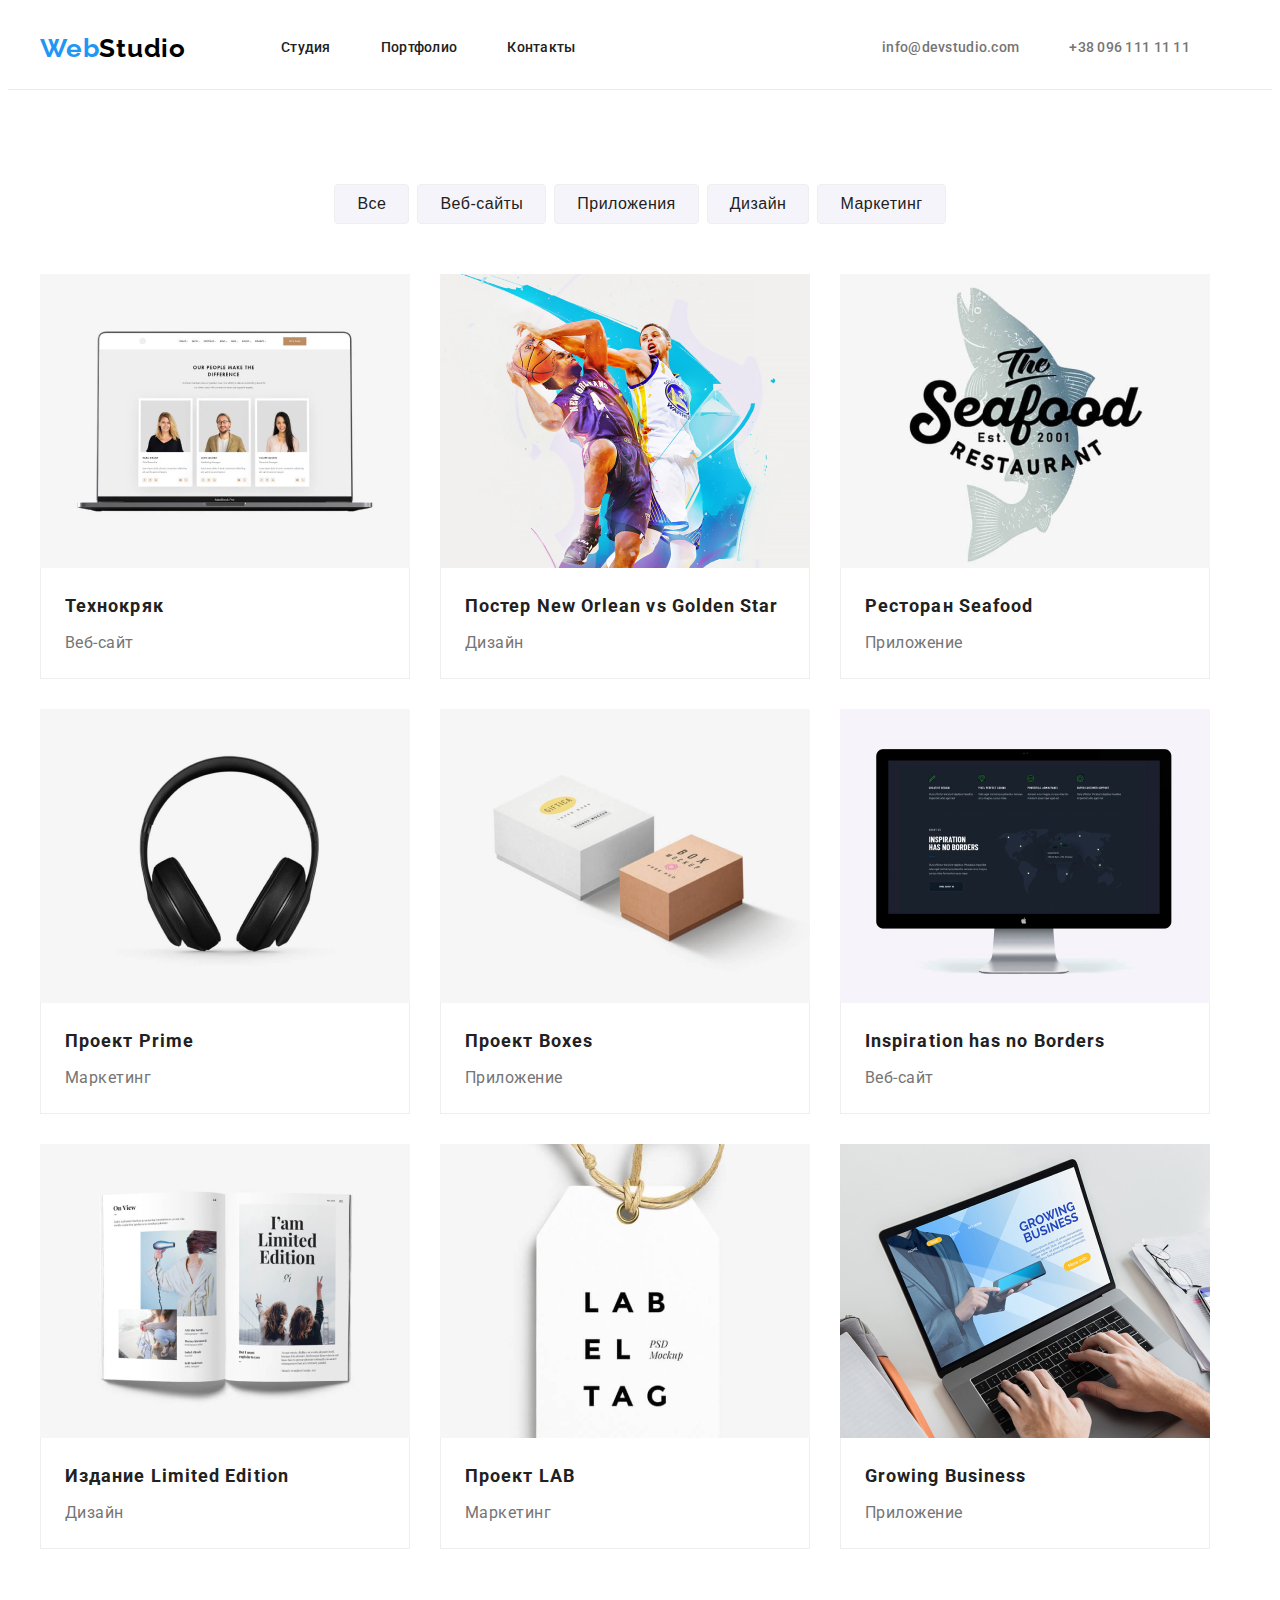
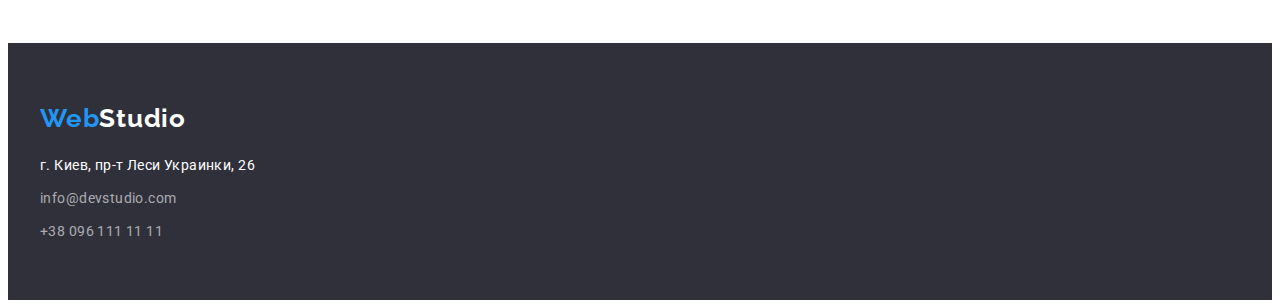
==== portfolio.html @ 3c50844e "hw3_to_check" ====
<!DOCTYPE html>
<html lang="ru">

<head>
    <meta charset="UTF-8">
    <meta name="viewport" content="width=device-width, initial-scale=1.0">
    <title>Portfolio</title>
    <link href="https://fonts.googleapis.com/css2?family=Raleway:wght@700&family=Roboto:wght@400;500;700;900&display=swap"
        rel="stylesheet">
    <link rel="stylesheet" href="https://cdnjs.cloudflare.com/ajax/libs/modern-normalize/1.1.0/modern-normalize.min.css"
        integrity="sha512-wpPYUAdjBVSE4KJnH1VR1HeZfpl1ub8YT/NKx4PuQ5NmX2tKuGu6U/JRp5y+Y8XG2tV+wKQpNHVUX03MfMFn9Q=="
        crossorigin="anonymous" referrerpolicy="no-referrer" />
    <link rel="stylesheet" href="./css/styles.css">
</head>

<body class="body">

    <!--HEADER-->

    <header class="page-header">
        <div  class="container page-header-container">
        <nav class="navigation">
            <a class="logo-header link" href="./index.html" lang="ru">
                <span class="logo-blue">Web</span>Studio
            </a>
    
            <ul class="menu-header list">
                <li class="menu-item">
                    <a class="menu-link link" href="./index.html">Студия</a>
                </li>
                <li class="menu-item">
                    <a class="menu-link link" href="./portfolio.html">Портфолио</a>
                </li>
                <li class="menu-item">
                    <a class="menu-link link" href="">Контакты</a>
                </li>
            </ul>
        </nav>
        <ul class="page-header-contacts list">
            <li class="header-contacts-item"><a class="page-header-email head-contact link"
                    href="mailto:info@devstudio.com">info@devstudio.com</a></li>
            <li class="header-contacts-item"><a class="page-header-phone-number head-contact link"
                    href="tel:+380961111111">+38 096 111 11 11</a></li>
        </ul>
        </div>
    </header>

        <!--MAIN-->

    <main>
    <section class="section">
        <div class="container">
        <h1 class="visually-hidden" hidden>Наши проекты</h1>
            <ul class="list-button list">
                <li class="button-item"><button class="button-section link" type="button">Все</a></li>
                <li class="button-item"><button class="button-section link" type="button">Веб-сайты</a></li>
                <li class="button-item"><button class="button-section link" type="button">Приложения</a></li>
                <li class="button-item"><button class="button-section link" type="button">Дизайн</a></li>
                <li class="button-item"><button class="button-section link" type="button">Маркетинг</a></li>
            </ul>
        </div>
        <div class="container">

            <ul class="list-projects list">
                <li class="project-item"> 
                    <img class="img-project" src="./images/our_projects/1web-site.jpg" alt="Фото_сайта" width="370" height="294">
                    <div class="photo-description">
                        <h2 class="project-item-name">Технокряк</h2>
                        <p class="project-item-product">Веб-сайт</p>
                    </div>
                    
                </li>
                
                <li class="project-item">
                    <img src="./images/our_projects/2design.jpg" alt="Фото_постер" width="370" height="294">
                    <div class="photo-description">
                        <h2 class="project-item-name">Постер New Orlean vs Golden Star</h2>
                        <p class="project-item-product">Дизайн</p>
                    </div>
                </li>

                <li class="project-item">
                    <img src="./images/our_projects/3application.jpg" alt="Лого_ресторана" width="370" height="294">
                    <div class="photo-description">
                        <h2 class="project-item-name">Ресторан Seafood</h2>
                        <p class="project-item-product">Приложение</p>
                    </div>
                    
                </li>

                <li class="project-item">
                    <img src="./images/our_projects/4marketing.jpg" alt="Фото_наушники" width="370" height="294">
                    <div class="photo-description">
                        <h2 class="project-item-name">Проект Prime</h2>
                        <p class="project-item-product">Маркетинг</p>
                    </div>

                </li>

                <li class="project-item">
                    <img src="./images/our_projects/5application.jpg" alt="Фото_коробочки" width="370" height="294">
                    <div class="photo-description">
                        <h2 class="project-item-name">Проект Boxes</h2>
                        <p class="project-item-product">Приложение</p>
                    </div>

                </li>
            

                <li class="project-item">
                    <img src="./images/our_projects/6web-site.jpg" alt="Фото_монитор" width="370" height="294">
                    <div class="photo-description">
                        <h2 class="project-item-name">Inspiration has no Borders</h2>
                        <p class="project-item-product">Веб-сайт</p>
                    </div>

                </li>

                <li class="project-item">
                    <img src="./images/our_projects/7design.jpg" alt="Фото_журнал" width="370" height="294">
                    <div class="photo-description">
                        <h2 class="project-item-name">Издание Limited Edition</h2>
                        <p class="project-item-product">Дизайн</p>
                    </div>

                </li>
        
                <li class="project-item">
                    <img src="./images/our_projects/8marketing.jpg" alt="Фото_лейбл" width="370" height="294">
                    <div class="photo-description">
                        <h2 class="project-item-name">Проект LAB</h2>
                        <p class="project-item-product">Маркетинг</p>
                    </div>

                </li>
        
        
                <li class="project-item">
                    <img src="./images/our_projects/9application.jpg" alt="Фото_приложение" width="370" height="294">
                    <div class="photo-description">
                        <h2 class="project-item-name">Growing Business</h2>
                        <p class="project-item-product">Приложение</p>
                    </div>

                </li>
        
            </ul>
        </div>
    </section>
    </main>

    <!--FOOTER-->

    <footer class="footer">
        <section class="section-footer">
            <div class="container">
    
                <a class="logo-footer link" href="./index.html" lang="ru">
                    <span class="logo-blue">Web</span><span class="logo-white">Studio</span></a>
                <address class="address">
                    <ul class="footer-address list">
                        <li class="address-place-footer"> <a class="address-place link"
                                href="https://goo.gl/maps/ciJQjwSgmXHDrJCv7" target="_blank" rel="noopener noreferrer">г.
                                Киев, пр-т Леси Украинки, 26</a>
                        </li>
    
                        <li class="address-mail-footer"><a class="address-mail link footer-contact"
                                href="mailto:info@devstudio.com">info@devstudio.com</a></li>
                        <li class="address-phone-footer"><a class="address-phone link footer-contact"
                                href="tel:+380961111111">+38 096 111 11 11</a></li>
                    </ul>
                </address>
            </div>
        </section>
    </footer>
    
</body>
</html>
---- css/styles.css ----
:root {
    --background-color: #2F303A;
    --accent-color: #2196F3;
    --text-accent:#FFFFFF;
    --logo-color:#000000;
    --title-color: #212121;
    --contacts-color: #757575;
    --button-background:#F5F4FA;
    --button-border:#EEEEEE;
    --background-focus:#188CE8;
    --rgba: rgba(255, 255, 255, 0.6);
    --portfolio-photo-border: 1px solid #EEEEEE
}

h1,h2,h3,p {
    margin-top: 0;
    margin-bottom: 0;
}

ul,ol {
    margin-top: 0;
    margin-bottom: 0;
    padding-left: 0;
}

img {
    display: block;
}

.body {
    font-family: 'Roboto', sans-serif;
}

/*HEADER*/
.list {
    list-style: none;
}

.link {
    text-decoration: none;
}

.page-header {
    border-bottom: 1px solid #ECECEC;

}

.container {
    width: 1200px;
    margin-left: auto;
    margin-right: auto;
    padding-left: 15px;
    padding-right: 15px;
}

.page-header-container {
    display: flex;
    align-items: center;
}

.navigation {
    display: flex;
    align-items: center;
}

/* LOGO */

.logo-header {
    font-family: 'Raleway', sans-serif;
    font-weight: 700;
    font-size: 26px;
    line-height: 1.19;
    letter-spacing: 0.03em;
    color: var(--logo-color);

    margin-right: 95px;

    padding-top: 25px;
    padding-bottom: 25px
}

.logo-blue {
    color: var(--accent-color);
}

/*  MENU  */
.menu-header {
    display: flex;
}

/*.menu-header .menu-item + .menu-item {
    margin-left: 50px;
    */

.menu-header .menu-item:not(:last-child) {
    margin-right: 50px;
}

.menu-link {
    font-weight: 500;
    font-size: 14px;
    line-height: 1.14;
    letter-spacing: 0.02em;
    color: var(--title-color);

    display: block;
    padding-top: 25px;
    padding-bottom: 25px;

}

.menu-link:hover,
.menu-link:focus {
    color: var(--accent-color);
}

/*   page-header-contacts   */

.page-header-contacts {
    display: flex;
    
}

.page-header-contacts{
    margin-left: auto;;
    margin-right: 50px;
}

.page-header-email {
    font-weight: 500;
    font-size: 14px;
    line-height: 1.14;
    letter-spacing: 0.02em;
    color: var(--contacts-color);

    margin-right: 50px;
}

.page-header-phone-number {
    font-weight: 500;
    font-size: 14px;
    line-height: 1.14;
    letter-spacing: 0.02em;
    color: var(--contacts-color);
}

.head-contact:hover,
.head-contact:focus {
    color: var(--accent-color);
}

.head-contact {
    display: block;
    padding-top: 25px;
    padding-bottom: 25px;
}

/*HERO*/
.hero {
    background: var(--background-color);
}


.main-text {
    font-weight: 900;
    font-size: 44px;
    line-height: 1.36;
    text-align: center;
    letter-spacing: 0.06em;
    text-transform: uppercase;
    color: var(--text-accent);
    margin-bottom: 30px;
    
}

.modal-btn {
    font-weight: 700;
    font-size: 16px;
    line-height: 1.88;
    display: flex;
    align-items: center;
    text-align: center;
    letter-spacing: 0.06em;
    color: var(--text-accent);
    background: var(--accent-color);
    box-shadow: 0px 4px 4px rgba(0, 0, 0, 0.15);
    border-radius: 4px;
    cursor: pointer;
    padding: 10px 32px;
    min-width: 200px;
    margin-left: auto;
    margin-right: auto;
    margin-top: 30px;

}

.modal-btn:hover,
.modal-btn:focus {
    background: var(--background-focus);
}


/*ABOUT*/

.section {
    padding-top: 94px;
    padding-bottom: 94px;
}

.benefits {
    display: flex;
    flex-wrap: wrap;
}

.benefits-item {
  width: calc((100% - 120px) / 4);
}

.benefits-item:not(:nth-child(4n)) {
    margin-right: 30px;
}

.subtitle {
    font-weight: 700;
    font-size: 14px;
    line-height: 1.14;
    letter-spacing: 0.03em;
    text-transform: uppercase;
    color: var(--title-color);
}

.section-description {
    font-size: 14px;
    line-height: 1.71;
    letter-spacing: 0.03em;
    color: var(--contacts-color);;
}

.title {
    font-weight: 700;
    font-size: 36px;
    line-height: 42px;
    text-align: center;
    letter-spacing: 0.03em;
    color: #212121;
    margin-bottom: 50px;
}

.what-are-we-doing-list {
    display: flex;
}

.what-are-we-doing-card:not(:nth-child(3n)) {
    margin-right: 30px;
    
}

.what-are-we-doing-card {
    flex-basis: calc((100%-90)/3);
}

.team-section {
    display: flex;
}

.team-section-item {
    flex-basis: calc((100% - 120px) / 4);

    background: #FFFFFF;
    box-shadow: 0px 1px 3px rgba(0, 0, 0, 0.12), 0px 1px 1px rgba(0, 0, 0, 0.14), 0px 2px 1px rgba(0, 0, 0, 0.2);
    border-radius: 0px 0px 4px 4px;
}

.team-section-item:not(:nth-child(4n)) {
    margin-right: 30px;
}

.employee-name {
    font-weight: 500;
    font-size: 16px;
    line-height: 1.18;
    letter-spacing: 0.03em;
    text-align: center;
    color: var(--title-color);
    margin-top: 30px;
}

.team-section-position {
    font-size: 16px;
    line-height: 1.18;
    letter-spacing: 0.03em;
    text-align: center;
    color: var(--contacts-color);
    margin-top: 10px;
    margin-bottom: 30px;
}


/*FOOTER*/

.footer {
    background: var(--background-color);
    
}


.logo-footer {
    font-family:'Raleway';
    font-weight: 700;
    font-size: 26px;
    line-height: 1.19;
    letter-spacing: 0.03em;
    color: var(--text-accent);
}

.section-footer {
    padding-top: 60px;
    padding-bottom: 56px;
}


.address {
    font-style: normal;
    margin-top: 20px;
}

.address-place-footer {
    margin-bottom: 9px;
}

.address-place {
    font-size: 14px;
    line-height: 1.71;
    letter-spacing: 0.03em;
    color: var(--text-accent);
}

.address-mail-footer {
    margin-bottom: 9px;
}

.footer-contact {
    font-size: 14px;
    line-height: 1.71;
    letter-spacing: 0.03em;
    color: var(--rgba);
}


                                /*PORTFOLIO*/

    /*MAIN*/
.button-item:not(:nth-child(5n)) {
    margin-right: 8px;
}

.list-button {
    padding-bottom: 50px;
}

.button-section {
    font-weight: 500;
    font-size: 16px;
    line-height: 1.62;
    text-align: center;
    letter-spacing: 0.03em;
    color: var(--title-color);
    background: var(--button-background);
    border: 1px solid var(--button-border);
    cursor: pointer;
    background: #F5F4FA;
    border-radius: 4px;

    padding: 6px 22px;
    min-width: 75px;
    margin-left: auto;
    margin-right: auto;
    
}

.button-section:hover,
.button-section:focus {
    color: var(--text-accent);
    background: var(--accent-color);
    box-shadow: 0px 3px 1px rgba(0, 0, 0, 0.1), 0px 1px 2px rgba(0, 0, 0, 0.08), 0px 2px 2px rgba(0, 0, 0, 0.12);
    border-radius: 4px;
}

.list-projects {
    display: flex;
    flex-wrap: wrap;

}

.project-item {
flex-basis: calc((100% - 90)/3)
}

.project-item:not(:nth-child(3n)) {
    margin-right: 30px;
}

.project-item:not(:nth-last-child(-n + 3)) {
    margin-bottom: 30px;
}

.img-project {
    display: block;
    max-width: 100%;
    height: auto;
}

.project-item-name {
    font-weight: 700;
    font-size: 18px;
    line-height: 2;
    letter-spacing: 0.06em;
    color: var(--title-color);
    margin-bottom: 4px;
}

.project-item-product {
    font-size: 16px;
    line-height: 1.88;
    letter-spacing: 0.03em;
    color: var(--contacts-color);
}

.list-button {
    display: flex;
    justify-content: center;
}

.photo-description {
    padding-top: 20px;
    padding-bottom: 20px;
    padding-right: 24px;
    padding-left: 24px;
    border: var(--portfolio-photo-border);
    border-top: none;
}

.visually-hidden {
    position: absolute;
    width: 1px;
    height: 1px;
    margin: -1px;
    border: 0;
    padding: 0;
    white-space: nowrap;
    clip-path: inset(100%);
    clip: rect(0 0 0 0);
    overflow: hidden;

}
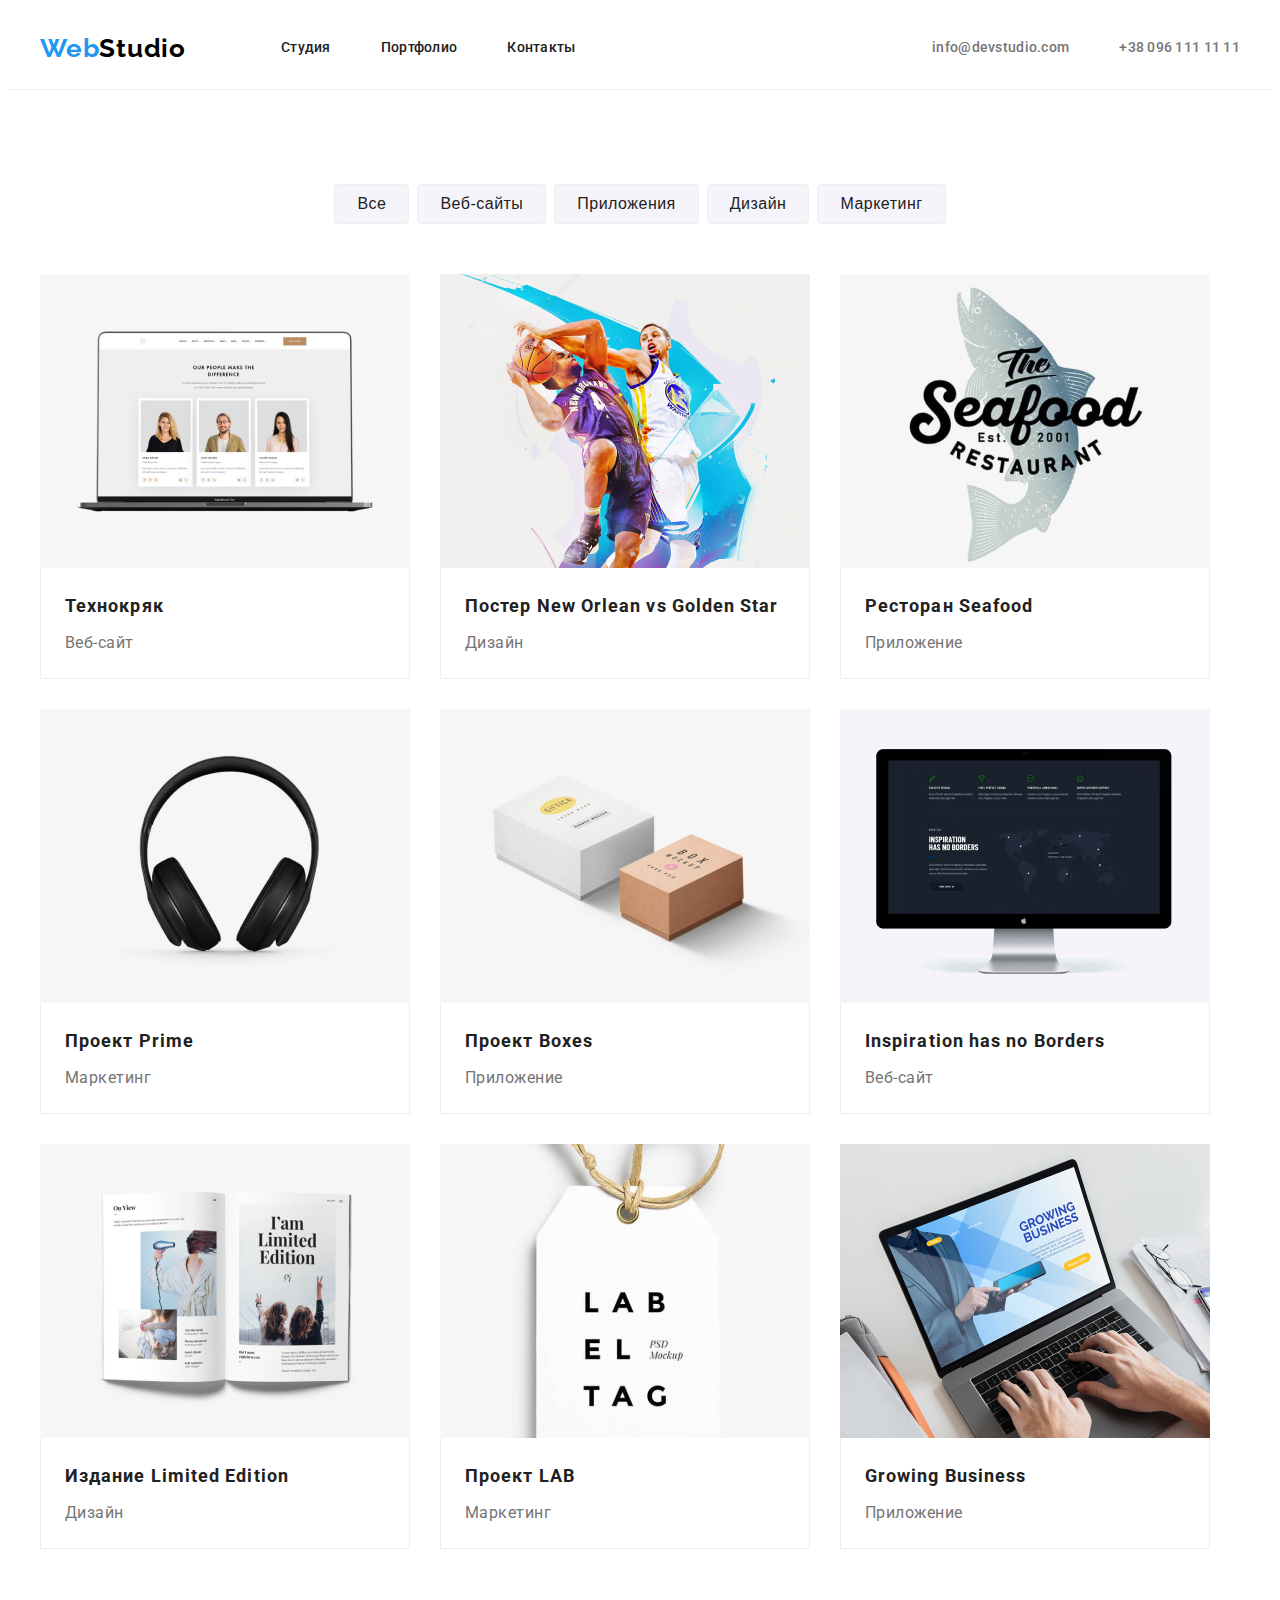
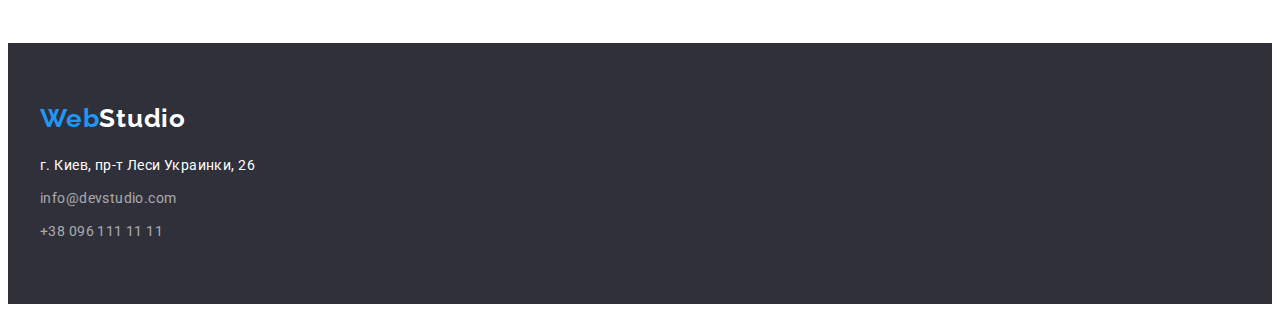
==== commit a859a7c2: "hw3_after_controle" ====
--- a/portfolio.html
+++ b/portfolio.html
@@ -51,6 +51,7 @@
     <section class="section">
         <div class="container">
         <h1 class="visually-hidden" hidden>Наши проекты</h1>
+        
             <ul class="list-button list">
                 <li class="button-item"><button class="button-section link" type="button">Все</a></li>
                 <li class="button-item"><button class="button-section link" type="button">Веб-сайты</a></li>
@@ -58,8 +59,6 @@
                 <li class="button-item"><button class="button-section link" type="button">Дизайн</a></li>
                 <li class="button-item"><button class="button-section link" type="button">Маркетинг</a></li>
             </ul>
-        </div>
-        <div class="container">
 
             <ul class="list-projects list">
                 <li class="project-item"> 
@@ -151,28 +150,27 @@
 
     <!--FOOTER-->
 
-    <footer class="footer">
-        <section class="section-footer">
-            <div class="container">
-    
-                <a class="logo-footer link" href="./index.html" lang="ru">
-                    <span class="logo-blue">Web</span><span class="logo-white">Studio</span></a>
-                <address class="address">
-                    <ul class="footer-address list">
-                        <li class="address-place-footer"> <a class="address-place link"
-                                href="https://goo.gl/maps/ciJQjwSgmXHDrJCv7" target="_blank" rel="noopener noreferrer">г.
-                                Киев, пр-т Леси Украинки, 26</a>
-                        </li>
-    
-                        <li class="address-mail-footer"><a class="address-mail link footer-contact"
-                                href="mailto:info@devstudio.com">info@devstudio.com</a></li>
-                        <li class="address-phone-footer"><a class="address-phone link footer-contact"
-                                href="tel:+380961111111">+38 096 111 11 11</a></li>
-                    </ul>
-                </address>
-            </div>
-        </section>
-    </footer>
+<footer class="footer">
+    <div class="container">
+
+        <a class="logo-footer link" href="./index.html" lang="ru">
+            <span class="logo-blue">Web</span><span class="logo-white">Studio</span></a>
+        <address class="address">
+            <ul class="footer-address list">
+                <li class="address-place-footer"> <a class="address-place link"
+                        href="https://goo.gl/maps/ciJQjwSgmXHDrJCv7" target="_blank" rel="noopener noreferrer">г. Киев,
+                        пр-т Леси Украинки, 26</a>
+                </li>
+
+                <li class="address-mail-footer"><a class="address-mail link footer-contact"
+                        href="mailto:info@devstudio.com">info@devstudio.com</a></li>
+                <li class="address-phone-footer"><a class="address-phone link footer-contact"
+                        href="tel:+380961111111">+38 096 111 11 11</a></li>
+            </ul>
+        </address>
+    </div>
+
+</footer>
     
 </body>
 </html>--- a/css/styles.css
+++ b/css/styles.css
@@ -122,8 +122,7 @@
 }
 
 .page-header-contacts{
-    margin-left: auto;;
-    margin-right: 50px;
+    margin-left: auto;
 }
 
 .page-header-email {
@@ -132,9 +131,12 @@
     line-height: 1.14;
     letter-spacing: 0.02em;
     color: var(--contacts-color);
-
+}
+
+.header-contacts-item:not(:last-child) {
     margin-right: 50px;
 }
+
 
 .page-header-phone-number {
     font-weight: 500;
@@ -158,10 +160,13 @@
 /*HERO*/
 .hero {
     background: var(--background-color);
+    padding-top: 200px;
+    padding-bottom: 280px;
 }
 
 
 .main-text {
+    width: 696px;
     font-weight: 900;
     font-size: 44px;
     line-height: 1.36;
@@ -170,6 +175,7 @@
     text-transform: uppercase;
     color: var(--text-accent);
     margin-bottom: 30px;
+    margin-right: auto;margin-left: auto;
     
 }
 
@@ -213,7 +219,7 @@
 }
 
 .benefits-item {
-  width: calc((100% - 120px) / 4);
+  width: calc((100% - 90px) / 4);
 }
 
 .benefits-item:not(:nth-child(4n)) {
@@ -227,6 +233,7 @@
     letter-spacing: 0.03em;
     text-transform: uppercase;
     color: var(--title-color);
+    margin-bottom: 10px;
 }
 
 .section-description {
@@ -234,6 +241,10 @@
     line-height: 1.71;
     letter-spacing: 0.03em;
     color: var(--contacts-color);;
+}
+
+.what-are-we-doing-section {
+    padding-top: 0;
 }
 
 .title {
@@ -259,6 +270,10 @@
     flex-basis: calc((100%-90)/3);
 }
 
+.our-team-section {
+    background: #F5F4FA;
+}
+
 .team-section {
     display: flex;
 }
@@ -273,6 +288,11 @@
 
 .team-section-item:not(:nth-child(4n)) {
     margin-right: 30px;
+}
+
+.team-description {
+    padding-top: 30px;
+    padding-bottom: 30px;
 }
 
 .employee-name {
@@ -282,7 +302,6 @@
     letter-spacing: 0.03em;
     text-align: center;
     color: var(--title-color);
-    margin-top: 30px;
 }
 
 .team-section-position {
@@ -292,7 +311,6 @@
     text-align: center;
     color: var(--contacts-color);
     margin-top: 10px;
-    margin-bottom: 30px;
 }
 
 
@@ -300,6 +318,8 @@
 
 .footer {
     background: var(--background-color);
+    padding-top: 60px;
+    padding-bottom: 60px;
     
 }
 
@@ -355,7 +375,7 @@
 }
 
 .list-button {
-    padding-bottom: 50px;
+    margin-bottom: 50px;
 }
 
 .button-section {
